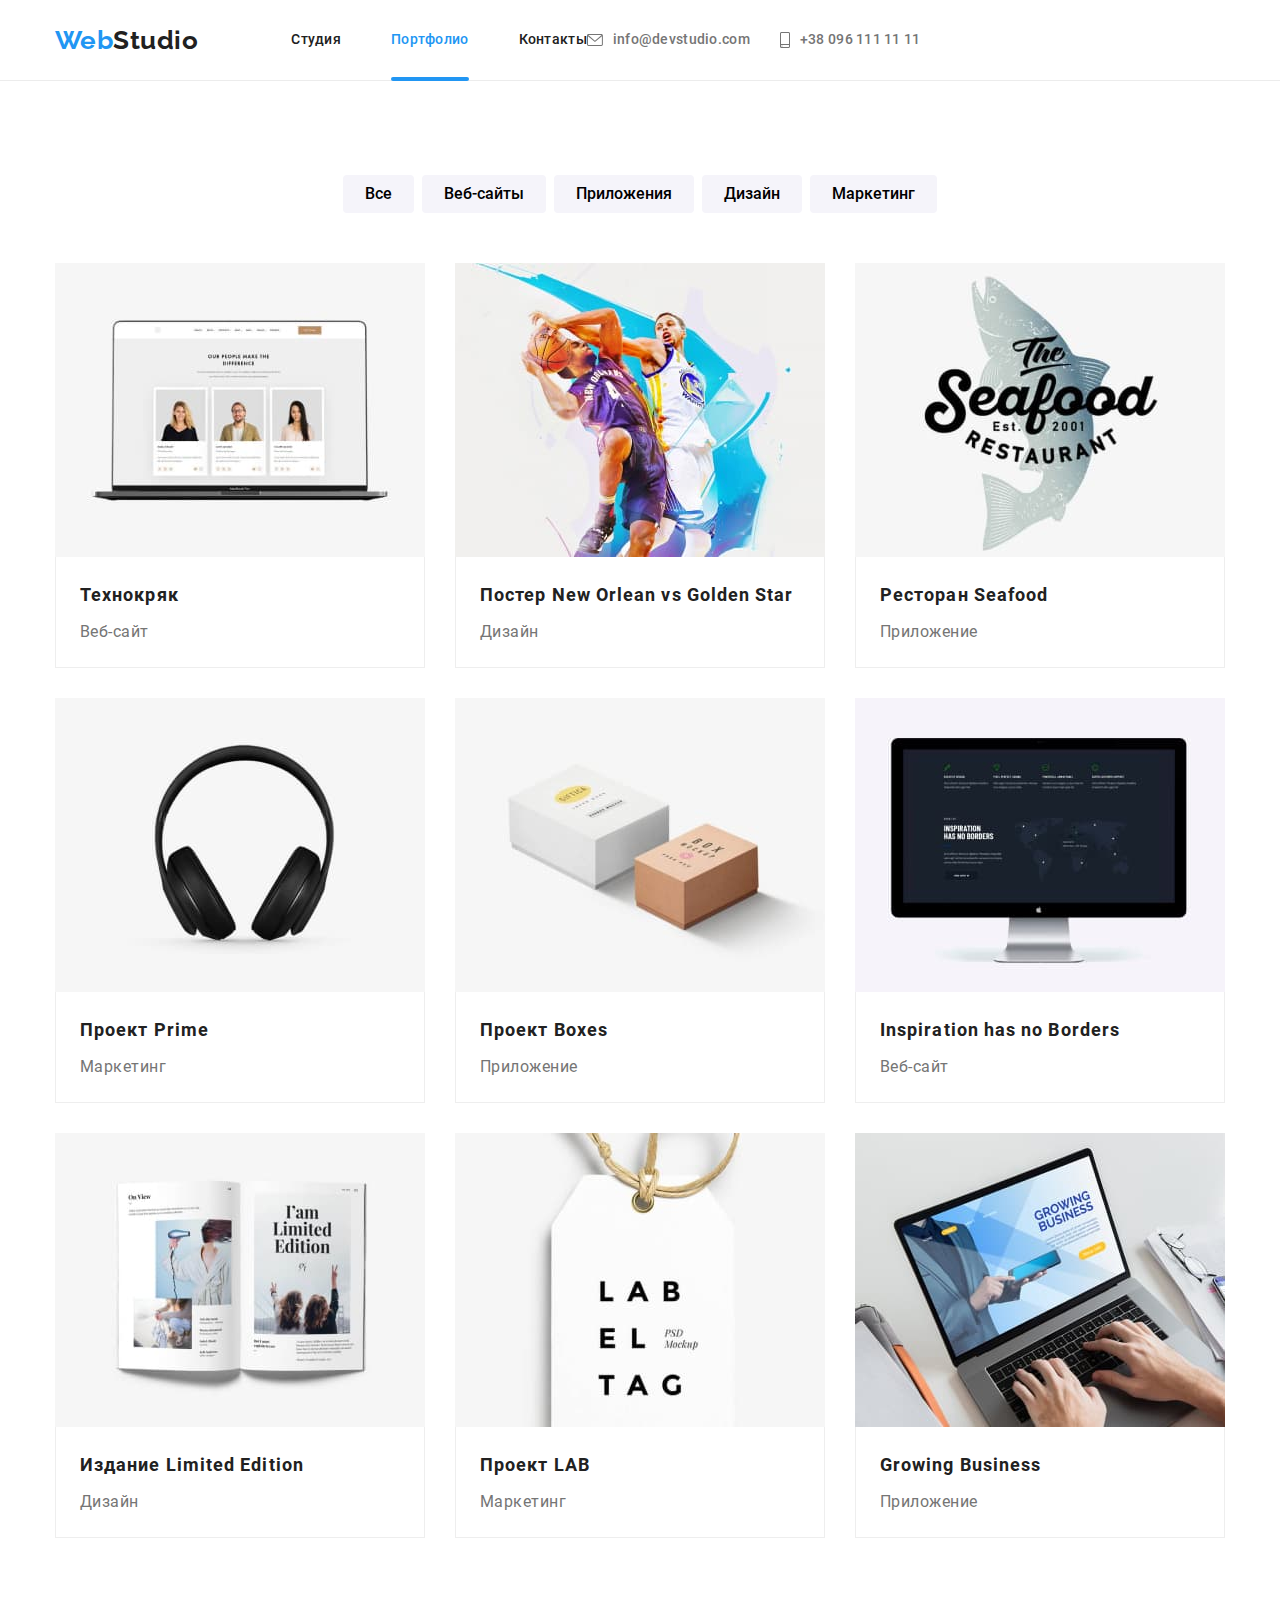
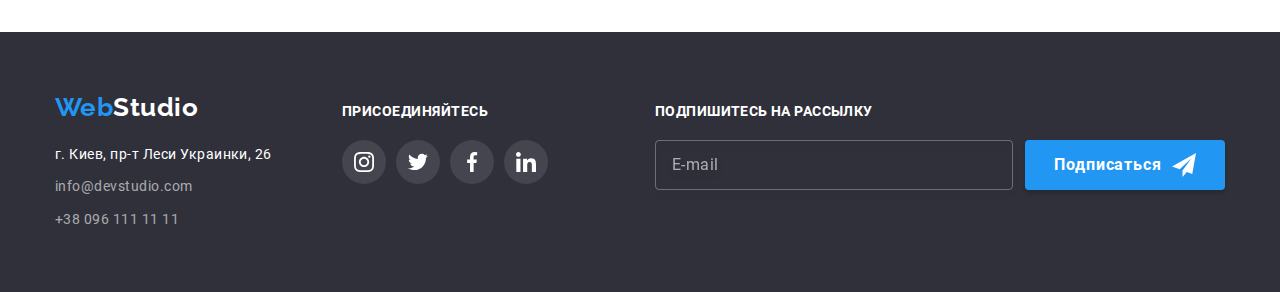
==== portfolio.html @ 2487ff50 "sass" ====
<!DOCTYPE html>
<html lang="ru">
  <head>
    <meta charset="UTF-8" />
    <meta http-equiv="X-UA-Compatible" content="IE=edge" />
    <meta name="viewport" content="width=device-width, initial-scale=1.0" />
    <title>WebStudio</title>
    <link rel="stylesheet" href="./css/main.min.css" />
  </head>
  <body>
    <!-- ================= HEADER =================== -->

    <header class="header-page">
      <div class="header-line container">
        <nav class="navigation">
          <a href="./index.html" class="logo header-page__header-logo">
            <span class="logo__accent">Web</span>Studio
          </a>

          <ul class="nav-list">
            <li class="nav-list__item">
              <a href="./index.html" class="nav-list__link">Студия</a>
            </li>
            <li class="nav-list__item">
              <a
                href="./portfolio.html"
                class="nav-list__link nav-list__link_current"
                >Портфолио</a
              >
            </li>
            <li class="nav-list__item">
              <a href="" class="nav-list__link">Контакты</a>
            </li>
          </ul>
        </nav>
        <ul class="list-contacts list">
          <li class="list-contacts__item">
            <a href="mailto:info@devstudio.com" class="list-contacts__link">
              <svg class="list-contacts__icon" width="16" height="12">
                <use href="./images/icons.svg#icon-envelope"></use>
              </svg>
              info@devstudio.com
            </a>
          </li>
          <li class="list-contacts__item">
            <a href="tel:+380961111111" class="list-contacts__link">
              <svg class="list-contacts__icon" width="10" height="16">
                <use href="./images/icons.svg#icon-smartphone"></use>
              </svg>
              +38 096 111 11 11</a
            >
          </li>
        </ul>
      </div>
    </header>

    <main>
      <section class="section">
        <div class="container">
          <h1 class="visualy-hidden">Портфолио</h1>

          <!-- ================= FILTER PORTFOLIO =================== -->

          <ul class="filter">
            <li class="filter__item">
              <button type="button" class="filter__btn">Все</button>
            </li>
            <li class="filter__item">
              <button type="button" class="filter__btn">Веб-сайты</button>
            </li>
            <li class="filter__item">
              <button type="button" class="filter__btn">Приложения</button>
            </li>
            <li class="filter__item">
              <button type="button" class="filter__btn">Дизайн</button>
            </li>
            <li class="filter__item">
              <button type="button" class="filter__btn">Маркетинг</button>
            </li>
          </ul>

          <!-- ================= PORTFOLIO =================== -->

          <ul class="portfolio-list">
            <li class="portfolio-list__item">
              <a href="" class="portfolio-list__link">
                <div class="portfolio-list__image-wrapper">
                  <img
                    class="portfolio-list__image"
                    src="./images/portfolio/pf-image-1.jpg"
                    alt="Технокряк"
                    width="370"
                    height="294"
                  />
                  <p class="portfolio-list__overlay">
                    Ресурс предлагает комплексные предложения с разным уровнем
                    функционала и сервисов. Все это позволит посетителю получить
                    исчерпывающие сведения о компании или частном лице.
                  </p>
                </div>

                <div class="portfolio-list__description">
                  <h2 class="portfolio-list__title">Технокряк</h2>
                  <p class="portfolio-list__title-description">Веб-сайт</p>
                </div>
              </a>
            </li>
            <li class="portfolio-list__item">
              <a href="" class="portfolio-list__link">
                <div class="portfolio-list__image-wrapper">
                  <img
                    class="portfolio-list__image"
                    src="./images/portfolio/pf-image-2.jpg"
                    alt="Постер"
                    width="370"
                    height="294"
                  />
                  <p class="portfolio-list__overlay">
                    Ресурс предлагает комплексные предложения с разным уровнем
                    функционала и сервисов. Все это позволит посетителю получить
                    исчерпывающие сведения о компании или частном лице.
                  </p>
                </div>

                <div class="portfolio-list__description">
                  <h2 class="portfolio-list__title">
                    Постер New Orlean vs Golden Star
                  </h2>
                  <p class="portfolio-list__title-description">Дизайн</p>
                </div>
              </a>
            </li>
            <li class="portfolio-list__item">
              <a href="" class="portfolio-list__link">
                <div class="portfolio-list__image-wrapper">
                  <img
                    class="portfolio-list__image"
                    src="./images/portfolio/pf-image-3.jpg"
                    alt="Ресторан Seafood"
                    width="370"
                    height="294"
                  />
                  <p class="portfolio-list__overlay">
                    Ресурс предлагает комплексные предложения с разным уровнем
                    функционала и сервисов. Все это позволит посетителю получить
                    исчерпывающие сведения о компании или частном лице.
                  </p>
                </div>

                <div class="portfolio-list__description">
                  <h2 class="portfolio-list__title">Ресторан Seafood</h2>
                  <p class="portfolio-list__title-description">Приложение</p>
                </div>
              </a>
            </li>
            <li class="portfolio-list__item">
              <a href="" class="portfolio-list__link">
                <div class="portfolio-list__image-wrapper">
                  <img
                    class="portfolio-list__image"
                    src="./images/portfolio/pf-image-4.jpg"
                    alt="Проект Prime"
                    width="370"
                    height="294"
                  />
                  <p class="portfolio-list__overlay">
                    Ресурс предлагает комплексные предложения с разным уровнем
                    функционала и сервисов. Все это позволит посетителю получить
                    исчерпывающие сведения о компании или частном лице.
                  </p>
                </div>

                <div class="portfolio-list__description">
                  <h2 class="portfolio-list__title">Проект Prime</h2>
                  <p class="portfolio-list__title-description">Маркетинг</p>
                </div>
              </a>
            </li>
            <li class="portfolio-list__item">
              <a href="" class="portfolio-list__link">
                <div class="portfolio-list__image-wrapper">
                  <img
                    class="portfolio-list__image"
                    src="./images/portfolio/pf-image-5.jpg"
                    alt="Проект Boxes"
                    width="370"
                    height="294"
                  />
                  <p class="portfolio-list__overlay">
                    Ресурс предлагает комплексные предложения с разным уровнем
                    функционала и сервисов. Все это позволит посетителю получить
                    исчерпывающие сведения о компании или частном лице.
                  </p>
                </div>

                <div class="portfolio-list__description">
                  <h2 class="portfolio-list__title">Проект Boxes</h2>
                  <p class="portfolio-list__title-description">Приложение</p>
                </div>
              </a>
            </li>
            <li class="portfolio-list__item">
              <a href="" class="portfolio-list__link">
                <div class="portfolio-list__image-wrapper">
                  <img
                    class="portfolio-list__image"
                    src="./images/portfolio/pf-image-6.jpg"
                    alt="Inspiration has no Borders"
                    width="370"
                    height="294"
                  />
                  <p class="portfolio-list__overlay">
                    Ресурс предлагает комплексные предложения с разным уровнем
                    функционала и сервисов. Все это позволит посетителю получить
                    исчерпывающие сведения о компании или частном лице.
                  </p>
                </div>

                <div class="portfolio-list__description">
                  <h2 class="portfolio-list__title">
                    Inspiration has no Borders
                  </h2>
                  <p class="portfolio-list__title-description">Веб-сайт</p>
                </div>
              </a>
            </li>
            <li class="portfolio-list__item">
              <a href="" class="portfolio-list__link">
                <div class="portfolio-list__image-wrapper">
                  <img
                    class="portfolio-list__image"
                    src="./images/portfolio/pf-image-7.jpg"
                    alt="Технокряк"
                    width="370"
                    height="294"
                  />
                  <p class="portfolio-list__overlay">
                    Ресурс предлагает комплексные предложения с разным уровнем
                    функционала и сервисов. Все это позволит посетителю получить
                    исчерпывающие сведения о компании или частном лице.
                  </p>
                </div>

                <div class="portfolio-list__description">
                  <h2 class="portfolio-list__title">Издание Limited Edition</h2>
                  <p class="portfolio-list__title-description">Дизайн</p>
                </div>
              </a>
            </li>
            <li class="portfolio-list__item">
              <a href="" class="portfolio-list__link">
                <div class="portfolio-list__image-wrapper">
                  <img
                    class="portfolio-list__image"
                    src="./images/portfolio/pf-image-8.jpg"
                    alt="Проект LAB"
                    width="370"
                    height="294"
                  />
                  <p class="portfolio-list__overlay">
                    Ресурс предлагает комплексные предложения с разным уровнем
                    функционала и сервисов. Все это позволит посетителю получить
                    исчерпывающие сведения о компании или частном лице.
                  </p>
                </div>

                <div class="portfolio-list__description">
                  <h2 class="portfolio-list__title">Проект LAB</h2>
                  <p class="portfolio-list__title-description">Маркетинг</p>
                </div>
              </a>
            </li>
            <li class="portfolio-list__item">
              <a href="" class="portfolio-list__link">
                <div class="portfolio-list__image-wrapper">
                  <img
                    class="portfolio-list__image"
                    src="./images/portfolio/pf-image-9.jpg"
                    alt="Growing Business"
                    width="370"
                    height="294"
                  />
                  <p class="portfolio-list__overlay">
                    Ресурс предлагает комплексные предложения с разным уровнем
                    функционала и сервисов. Все это позволит посетителю получить
                    исчерпывающие сведения о компании или частном лице.
                  </p>
                </div>

                <div class="portfolio-list__description">
                  <h2 class="portfolio-list__title">Growing Business</h2>
                  <p class="portfolio-list__title-description">Приложение</p>
                </div>
              </a>
            </li>
          </ul>
        </div>
      </section>
    </main>

    <!-- ================= FOOTER =================== -->

    <footer class="footer-page">
      <div class="container footer">
        <div class="footer-address">
          <a href="./index.html" class="logo footer-page__footer-logo">
            <span class="logo__accent">Web</span>Studio
          </a>
          <address class="address">
            <ul class="address-list">
              <li class="address-list__item">
                <a
                  href="https://goo.gl/maps/miNmiYVtFRc69GQx9"
                  class="address-list__link"
                >
                  г. Киев, пр-т Леси Украинки, 26
                </a>
              </li>
              <li class="address-list__item">
                <a
                  href="mailto:info@devstudio.com"
                  class="address-list__link address-list__link_color"
                >
                  info@devstudio.com
                </a>
              </li>
              <li class="address-list__item">
                <a
                  href="tel:+380961111111"
                  class="address-list__link address-list__link_color"
                >
                  +38 096 111 11 11
                </a>
              </li>
            </ul>
          </address>
        </div>

        <div class="footer-social">
          <p class="footer-social__join">присоединяйтесь</p>

          <ul class="footer-social-list">
            <li class="footer-social-list__item">
              <a href="" class="footer-social-list__link">
                <svg class="footer-social-list__icon" width="20" height="20">
                  <use href="./images/icons.svg#icon-instagram"></use>
                </svg>
              </a>
            </li>
            <li class="footer-social-list__item">
              <a href="" class="footer-social-list__link">
                <svg class="footer-social-list__icon" width="20" height="20">
                  <use href="./images/icons.svg#icon-twitter"></use>
                </svg>
              </a>
            </li>
            <li class="footer-social-list__item">
              <a href="" class="footer-social-list__link">
                <svg class="footer-social-list__icon" width="20" height="20">
                  <use href="./images/icons.svg#icon-facebook"></use>
                </svg>
              </a>
            </li>
            <li class="footer-social-list__item">
              <a href="" class="footer-social-list__link">
                <svg class="footer-social-list__icon" width="20" height="20">
                  <use href="./images/icons.svg#icon-linkedin"></use>
                </svg>
              </a>
            </li>
          </ul>
        </div>

        <div class="footer-form-subscription">
          <p class="footer-form-subscription__title">Подпишитесь на рассылку</p>

          <form class="footer-form">
            <input
              class="footer-form__input"
              type="email"
              name="mail"
              pattern="[a-zA-Z]*[@][a-z]*[.][a-z]*"
              required
              title="my@mail.com"
              placeholder="E-mail"
            />

            <button class="footer-form__btn" type="submit">
              Подписаться
              <svg class="footer-form__icon" width="24" height="24">
                <use href="./images/icons.svg#icon-send"></use>
              </svg>
            </button>
          </form>
        </div>
      </div>
    </footer>
  </body>
</html>
---- css/main.min.css ----
*,::after,::before{box-sizing:border-box}html{-moz-tab-size:4;-o-tab-size:4;tab-size:4}html{line-height:1.15;-webkit-text-size-adjust:100%}body{margin:0}body{font-family:system-ui,-apple-system,"Segoe UI",Roboto,Helvetica,Arial,sans-serif,"Apple Color Emoji","Segoe UI Emoji"}hr{height:0;color:inherit}abbr[title]{-webkit-text-decoration:underline dotted;text-decoration:underline dotted}b,strong{font-weight:bolder}code,kbd,pre,samp{font-family:ui-monospace,SFMono-Regular,Consolas,"Liberation Mono",Menlo,monospace;font-size:1em}small{font-size:80%}sub,sup{font-size:75%;line-height:0;position:relative;vertical-align:baseline}sub{bottom:-0.25em}sup{top:-0.5em}table{text-indent:0;border-color:inherit}button,input,optgroup,select,textarea{font-family:inherit;font-size:100%;line-height:1.15;margin:0}button,select{text-transform:none}[type=button],[type=reset],[type=submit],button{-webkit-appearance:button}::-moz-focus-inner{border-style:none;padding:0}:-moz-focusring{outline:1px dotted ButtonText}:-moz-ui-invalid{box-shadow:none}legend{padding:0}progress{vertical-align:baseline}::-webkit-inner-spin-button,::-webkit-outer-spin-button{height:auto}[type=search]{-webkit-appearance:textfield;outline-offset:-2px}::-webkit-search-decoration{-webkit-appearance:none}::-webkit-file-upload-button{-webkit-appearance:button;font:inherit}summary{display:list-item}:root{--main-color-font: #212121;--secondary-color-font: #757575;--main-bg-color: #ffffff;--secondary-bg-color: #f5f4fa;--accent-color: #2196f3;--icon-color: #afb1b8}.visualy-hidden{position:absolute;white-space:nowrap;width:1px;height:1px;overflow:hidden;border:0;padding:0;clip:rect(0 0 0 0);-webkit-clip-path:inset(50%);clip-path:inset(50%);margin:-1px}body{font-family:"Roboto",sans-serif;color:var(--main-color-font);background-color:var(--main-bg-color);letter-spacing:.03em}h1,h2,h3,h4,h5,h6,p{margin:0}a{text-decoration:none;color:inherit}ul,ol{list-style:none;margin:0;padding:0}img{display:block;max-width:100%;height:auto}@font-face{font-family:"Roboto";font-style:normal;font-weight:400;src:url("../fonts/roboto-v30-cyrillic-regular.eot");src:local(""),url("../fonts/roboto-v30-cyrillic-regular.eot?#iefix") format("embedded-opentype"),url("../fonts/roboto-v30-cyrillic-regular.woff2") format("woff2"),url("../fonts/roboto-v30-cyrillic-regular.woff") format("woff"),url("../fonts/roboto-v30-cyrillic-regular.ttf") format("truetype"),url("../fonts/roboto-v30-cyrillic-regular.svg#Roboto") format("svg")}@font-face{font-family:"Roboto";font-style:normal;font-weight:500;src:url("../fonts/roboto-v30-cyrillic-500.eot");src:local(""),url("../fonts/roboto-v30-cyrillic-500.eot?#iefix") format("embedded-opentype"),url("../fonts/roboto-v30-cyrillic-500.woff2") format("woff2"),url("../fonts/roboto-v30-cyrillic-500.woff") format("woff"),url("../fonts/roboto-v30-cyrillic-500.ttf") format("truetype"),url("../fonts/roboto-v30-cyrillic-500.svg#Roboto") format("svg")}@font-face{font-family:"Roboto";font-style:normal;font-weight:700;src:url("../fonts/roboto-v30-cyrillic-700.eot");src:local(""),url("../fonts/roboto-v30-cyrillic-700.eot?#iefix") format("embedded-opentype"),url("../fonts/roboto-v30-cyrillic-700.woff2") format("woff2"),url("../fonts/roboto-v30-cyrillic-700.woff") format("woff"),url("../fonts/roboto-v30-cyrillic-700.ttf") format("truetype"),url("../fonts/roboto-v30-cyrillic-700.svg#Roboto") format("svg")}@font-face{font-family:"Roboto";font-style:normal;font-weight:900;src:url("../fonts/roboto-v30-cyrillic-900.eot");src:local(""),url("../fonts/roboto-v30-cyrillic-900.eot?#iefix") format("embedded-opentype"),url("../fonts/roboto-v30-cyrillic-900.woff2") format("woff2"),url("../fonts/roboto-v30-cyrillic-900.woff") format("woff"),url("../fonts/roboto-v30-cyrillic-900.ttf") format("truetype"),url("../fonts/roboto-v30-cyrillic-900.svg#Roboto") format("svg")}@font-face{font-family:"Raleway";font-style:normal;font-weight:700;src:url("../fonts/raleway-v27-latin-700.eot");src:local(""),url("../fonts/raleway-v27-latin-700.eot?#iefix") format("embedded-opentype"),url("../fonts/raleway-v27-latin-700.woff2") format("woff2"),url("../fonts/raleway-v27-latin-700.woff") format("woff"),url("../fonts/raleway-v27-latin-700.ttf") format("truetype"),url("../fonts/raleway-v27-latin-700.svg#Raleway") format("svg")}.container{width:1200px;padding:0 15px;margin:0 auto}.logo{font-family:"Raleway",sans-serif;font-weight:700;font-size:26px;line-height:1.19}.logo__accent{color:var(--accent-color)}.header-page__header-logo{margin-right:93px}.footer-page__footer-logo{display:inline-block;margin-bottom:20px;color:#fff}.section{padding-top:94px;padding-bottom:94px}.section-title{font-weight:700;font-size:36px;line-height:1.16;text-align:center;letter-spacing:.03em;margin-bottom:50px}.social-list{display:flex;justify-content:center}.social-list__item:not(:last-child){margin-right:10px}.social-list__link{display:flex;align-items:center;justify-content:center;width:44px;height:44px;border-radius:50%;transition:background-color 250ms cubic-bezier(0.4, 0, 0.2, 1)}.social-list__link:hover,.social-list__link:focus{background-color:var(--accent-color)}.social-list__icon{fill:var(--icon-color);transition:fill 250ms cubic-bezier(0.4, 0, 0.2, 1)}.social-list__link:hover .social-list__icon,.social-list__link:focus .social-list__icon{fill:#fff}.backdrop{position:fixed;left:0;top:0;width:100%;height:100%;background-color:rgba(0,0,0,.2);opacity:1;transition:opacity 250ms cubic-bezier(0.4, 0, 0.2, 1),visibility 250ms cubic-bezier(0.4, 0, 0.2, 1)}.is-hidden{opacity:0;visibility:hidden;pointer-events:none}.is-hidden .modal{transform:translate(-50%, -50%) scale(1.1)}.modal{position:absolute;left:50%;top:50%;transform:translate(-50%, -50%) scale(1);width:528px;height:581px;padding:40px;background:#fff;box-shadow:0px 1px 3px rgba(0,0,0,.12),0px 1px 1px rgba(0,0,0,.14),0px 2px 1px rgba(0,0,0,.2);border-radius:4px;transition:transform 250ms cubic-bezier(0.4, 0, 0.2, 1)}.modal__btn{position:absolute;top:8px;right:8px;display:flex;align-items:center;justify-content:center;width:30px;height:30px;border:1px solid rgba(0,0,0,.1);border-radius:50%;padding:0;background-color:#fff;cursor:pointer;transition:fill 250ms cubic-bezier(0.4, 0, 0.2, 1)}.modal__btn:hover,.modal__btn:focus{fill:var(--accent-color)}.modal-form__title{margin-bottom:12px;font-weight:700;font-size:20px;line-height:1.15;text-align:center;letter-spacing:.03em;color:var(--main-color-font)}.input-group{display:flex;flex-direction:column;margin-bottom:20px}.input-group__label:not(:last-child){margin-bottom:10px}.input-group__label-text{display:block;margin-bottom:4px;font-weight:400;font-size:12px;line-height:1.16;letter-spacing:.01em;color:var(--secondary-color-font)}.input-group__input-wrapper{position:relative;display:block}.input-group__input{width:100%;height:40px;padding-left:42px;border:1px solid rgba(33,33,33,.2);border-radius:4px;outline:none;transition:border-color 250ms cubic-bezier(0.4, 0, 0.2, 1)}.input-group__input-wrapper:focus-within .input-group__input{border-color:var(--accent-color)}.input-group__icon{position:absolute;left:12px;top:50%;transform:translateY(-50%);transition:fill 250ms cubic-bezier(0.4, 0, 0.2, 1)}.input-group__input-wrapper:focus-within .input-group__icon{fill:var(--accent-color)}.input-group__comment{width:100%;height:120px;padding:12px 16px;border:1px solid rgba(33,33,33,.2);border-radius:4px;outline:none;resize:none;transition:border-color 250ms cubic-bezier(0.4, 0, 0.2, 1)}.input-group__comment:focus{border-color:var(--accent-color)}.input-group__comment::-moz-placeholder{font-weight:400;font-size:14px;line-height:1.14;letter-spacing:.01em;color:rgba(117,117,117,.5)}.input-group__comment:-ms-input-placeholder{font-weight:400;font-size:14px;line-height:1.14;letter-spacing:.01em;color:rgba(117,117,117,.5)}.input-group__comment::placeholder{font-weight:400;font-size:14px;line-height:1.14;letter-spacing:.01em;color:rgba(117,117,117,.5)}.modal-form__policy{display:flex;align-items:center;justify-content:center;margin-bottom:30px;font-weight:400;font-size:14px;line-height:1.71;letter-spacing:.03em;color:var(--secondary-color-font)}.modal-form__policy::before{display:block;margin-right:10px;content:"";width:16px;height:15px;background-image:url(../images/checkbox-border.svg);background-size:contain;background-repeat:no-repeat;background-position:center;cursor:pointer;transition:background-image 250ms cubic-bezier(0.4, 0, 0.2, 1)}.modal-form__checkbox:checked+.modal-form__policy::before{background-image:url(../images/icon-check.svg)}.modal-form__checkbox:focus+.modal-form__policy::before{box-shadow:inset 0 0 0 2px var(--accent-color)}.modal-form__link{-webkit-text-decoration-line:underline;text-decoration-line:underline;color:var(--accent-color)}.modal-form__btn{display:block;min-width:200px;margin:0 auto;padding:10px 55px;background-color:#2196f3;box-shadow:0px 4px 4px rgba(0,0,0,.15);border-radius:4px;border:none;font-weight:700;font-size:16px;line-height:1.87;letter-spacing:.06em;color:#fff;cursor:pointer;transition:background-color 250ms cubic-bezier(0.4, 0, 0.2, 1)}.modal-form__btn:hover,.modal-form__btn:focus{background-color:#188ce8}.header-page{border-bottom:1px solid #ececec}.header-line{display:flex;align-items:center}.header-page__list-contacts{margin-left:auto}.navigation{display:flex;align-items:center}.nav-list{display:flex}.nav-list__item:not(:last-child){margin-right:50px}.nav-list__link{display:block;font-weight:500;font-size:14px;line-height:1.14;letter-spacing:.02em;padding:32px 0;transition:color 250ms cubic-bezier(0.4, 0, 0.2, 1)}.nav-list__link:hover,.nav-list__link:focus{color:var(--accent-color)}.nav-list__link_current{position:relative;color:var(--accent-color)}.nav-list__link_current::after{position:absolute;display:inline-block;content:"";left:0;bottom:-1px;width:100%;height:4px;border-radius:2px;background-color:var(--accent-color)}.list-contacts{display:flex}.list-contacts__item:not(:last-child){margin-right:30px}.list-contacts__link{display:flex;align-items:center;padding:32px 0;font-weight:500;font-size:14px;line-height:1.14;letter-spacing:.02em;color:var(--secondary-color-font);transition:color 250ms cubic-bezier(0.4, 0, 0.2, 1)}.list-contacts__link:hover,.list-contacts__link:focus{color:var(--accent-color)}.list-contacts__icon{fill:currentColor;margin-right:10px}.hero{max-width:1600px;padding:200px 0;margin:0 auto;background-color:#c4c4c4;background-image:linear-gradient(rgba(47, 48, 58, 0.4), rgba(47, 48, 58, 0.4)),url(../images/hero/hero-image.jpg);background-size:cover;background-repeat:no-repeat;background-position:center}.hero__title{font-weight:900;font-size:44px;line-height:1.36;text-align:center;letter-spacing:.06em;text-transform:uppercase;color:#fff;margin-bottom:30px}.hero__btn{display:block;margin:0 auto;padding:10px 32px;font-weight:700;font-size:16px;line-height:1.87;letter-spacing:.06em;color:#fff;background-color:var(--accent-color);box-shadow:0px 4px 4px rgba(0,0,0,.15);border-radius:4px;border:none;cursor:pointer}.features-list{display:flex}.features-list__item{width:calc((100% - 90px)/4)}.features-list__item:not(:last-child){margin-right:30px}.features-list__box{display:flex;align-items:center;justify-content:center;height:120px;margin-bottom:30px;background:#f5f4fa;border-radius:4px}.features-list__title{font-weight:700;font-size:14px;line-height:1.14;text-transform:uppercase;margin-bottom:10px}.features-list__description{font-size:14px;line-height:1.71;color:var(--secondary-color-font)}.our-work{padding-top:0}.work-list{display:flex}.work-list__item{position:relative;width:calc((100% - 60px)/3)}.work-list__item:not(:last-child){margin-right:30px}.work-list__box{position:absolute;display:flex;align-items:center;justify-content:center;width:100%;height:70px;left:0;bottom:0;background-color:rgba(47,48,58,.8)}.work-list__description{font-weight:700;font-size:14px;line-height:1.14;letter-spacing:.03em;text-transform:uppercase;color:#fff}.our-team{background-color:var(--secondary-bg-color)}.team-list{display:flex}.team-list__item{width:calc((100% - 90px)/4);background-color:var(--main-bg-color);box-shadow:0px 1px 3px rgba(0,0,0,.12),0px 1px 1px rgba(0,0,0,.14),0px 2px 1px rgba(0,0,0,.2);border-radius:0px 0px 4px 4px}.team-list__item:not(:last-child){margin-right:30px}.team-list__description{padding:30px 0}.team-list__name{font-weight:500;font-size:16px;line-height:1.18;text-align:center;margin-bottom:10px}.team-list__profession{font-size:16px;line-height:1.18;text-align:center;color:var(--secondary-color-font);margin-bottom:16px}.clients-list{display:flex}.clients-list__item{width:calc((100% - 150px)/6);height:92px}.clients-list__item:not(:last-child){margin-right:30px}.clients-list__link{display:flex;align-items:center;justify-content:center;width:100%;height:100%;border:1px solid var(--icon-color);border-radius:4px;fill:var(--icon-color);transition:border-color 250ms cubic-bezier(0.4, 0, 0.2, 1),fill 250ms cubic-bezier(0.4, 0, 0.2, 1)}.clients-list__link:hover,.clients-list__link:focus{border-color:var(--accent-color);fill:var(--accent-color)}.footer-page{background-color:#2f303a;padding:60px 0}.footer{display:flex;align-items:baseline}.footer-address{margin-right:70px}.address{font-style:normal}.address-list__item:not(:last-child){margin-bottom:9px}.address-list__link{font-weight:400;font-size:14px;line-height:1.71;color:#fff;transition:color 250ms cubic-bezier(0.4, 0, 0.2, 1)}.address-list__link:hover,.address-list__link:focus{color:var(--accent-color)}.address-list__link_color{color:rgba(255,255,255,.6)}.footer-social-list{display:flex}.footer-social__join{font-weight:700;font-size:14px;line-height:1.14;text-transform:uppercase;color:#fff;margin-bottom:20px}.footer-social-list__item:not(:last-child){margin-right:10px}.footer-social-list__link{display:inline-flex;align-items:center;justify-content:center;width:44px;height:44px;border-radius:50%;background-color:rgba(255,255,255,.1);fill:#fff;transition:background-color 250ms cubic-bezier(0.4, 0, 0.2, 1)}.footer-social-list__link:hover,.footer-social-list__link:focus{background-color:var(--accent-color)}.footer-form-subscription{margin-left:auto}.footer-form-subscription__title{margin-bottom:20px;font-weight:700;font-size:14px;line-height:1.14;letter-spacing:.03em;text-transform:uppercase;color:#fff}.footer-form{display:flex}.footer-form__input{display:block;width:358px;height:50px;margin-right:12px;padding-left:16px;border:1px solid rgba(255,255,255,.3);filter:drop-shadow(0px 4px 4px rgba(0, 0, 0, 0.15));border-radius:4px;color:#fff;background-color:rgba(0,0,0,0)}.footer-form__input::-moz-placeholder{font-weight:400;font-size:16px;line-height:1.25;letter-spacing:.03em;color:rgba(255,255,255,.6)}.footer-form__input:-ms-input-placeholder{font-weight:400;font-size:16px;line-height:1.25;letter-spacing:.03em;color:rgba(255,255,255,.6)}.footer-form__input::placeholder{font-weight:400;font-size:16px;line-height:1.25;letter-spacing:.03em;color:rgba(255,255,255,.6)}.footer-form__btn{display:inline-flex;align-items:center;justify-content:center;min-width:200px;padding:10px 0;background-color:var(--accent-color);box-shadow:0px 4px 4px rgba(0,0,0,.15);border-radius:4px;border:none;font-weight:700;font-size:16px;line-height:1.87;letter-spacing:.06em;color:#fff;cursor:pointer}.footer-form__icon{margin-left:10px}.filter{display:flex;justify-content:center;margin-bottom:50px}.filter__item:not(:last-child){margin-right:8px}.filter__btn{background:#f5f4fa;border-radius:4px;border:none;font-weight:500;font-size:16px;line-height:1.62;padding:6px 22px;cursor:pointer;transition:box-shadow 250ms cubic-bezier(0.4, 0, 0.2, 1),background-color 250ms cubic-bezier(0.4, 0, 0.2, 1),color 250ms cubic-bezier(0.4, 0, 0.2, 1)}.filter__btn:hover,.filter__btn:focus{box-shadow:0px 3px 1px rgba(0,0,0,.1),0px 1px 2px rgba(0,0,0,.08),0px 2px 2px rgba(0,0,0,.12);background-color:var(--accent-color);color:#fff}.portfolio-list{display:flex;flex-wrap:wrap}.portfolio-list__item{width:calc((100% - 60px)/3);background-color:var(--main-bg-color);margin:0 30px 30px 0}.portfolio-list__item:nth-child(3n){margin-right:0}.portfolio-list__item:nth-last-child(-n+3){margin-bottom:0}.portfolio-list__link{display:block;transition:box-shadow 250ms cubic-bezier(0.4, 0, 0.2, 1)}.portfolio-list__link:hover,.portfolio-list__link:focus{box-shadow:0px 1px 1px rgba(0,0,0,.12),0px 4px 4px rgba(0,0,0,.06),1px 4px 6px rgba(0,0,0,.16)}.portfolio-list__image-wrapper{position:relative;overflow:hidden}.portfolio-list__overlay{position:absolute;left:0;top:0;width:100%;height:100%;padding:63px 24px;font-size:18px;line-height:1.55;letter-spacing:.03em;color:#fff;background-color:rgba(33,150,243,.9);overflow:auto;transform:translateY(100%);transition:transform 250ms cubic-bezier(0.4, 0, 0.2, 1)}.portfolio-list__link:hover .portfolio-list__overlay,.portfolio-list__link:focus .portfolio-list__overlay{transform:translateY(0)}.portfolio-list__description{border-right:1px solid #eee;border-bottom:1px solid #eee;border-left:1px solid #eee;padding:20px 24px}.portfolio-list__title{font-weight:700;font-size:18px;line-height:2;letter-spacing:.06em;margin-bottom:4px}.portfolio-list__title-description{font-size:16px;line-height:1.87;color:var(--secondary-color-font)}/*# sourceMappingURL=main.min.css.map */
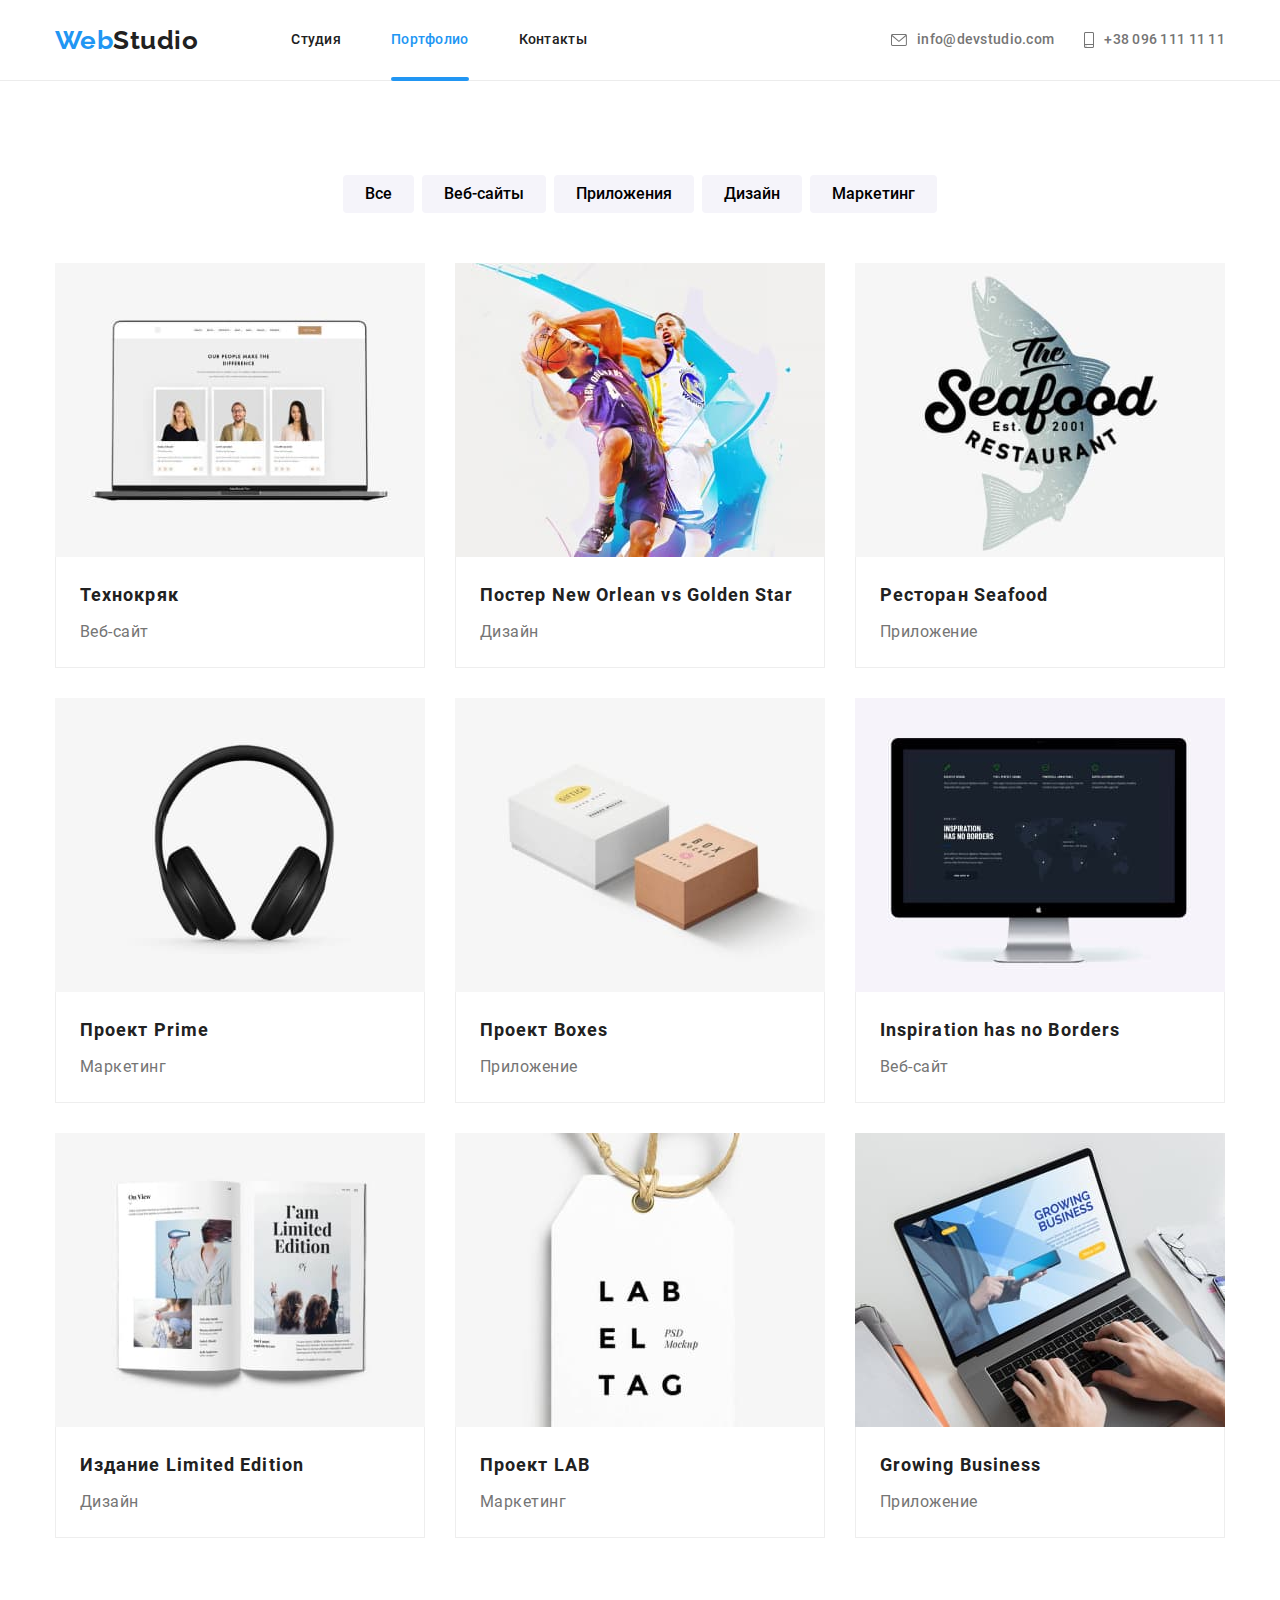
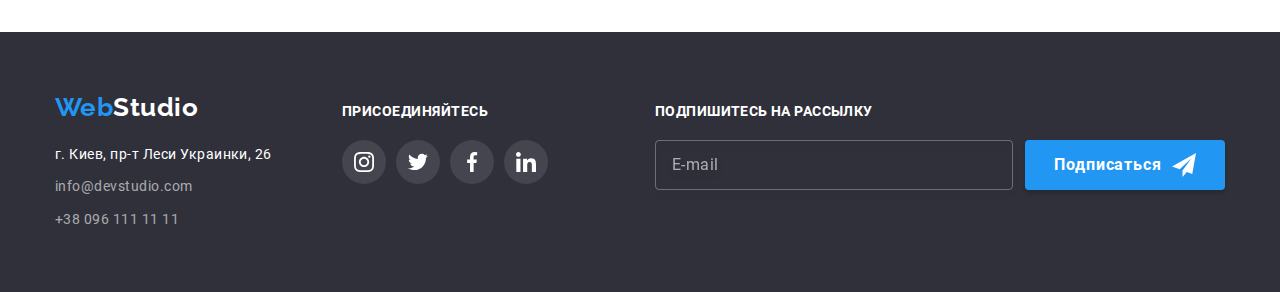
==== commit 05f77321: "sass" ====
--- a/portfolio.html
+++ b/portfolio.html
@@ -33,7 +33,7 @@
             </li>
           </ul>
         </nav>
-        <ul class="list-contacts list">
+        <ul class="list-contacts header-page__list-contacts">
           <li class="list-contacts__item">
             <a href="mailto:info@devstudio.com" class="list-contacts__link">
               <svg class="list-contacts__icon" width="16" height="12">
